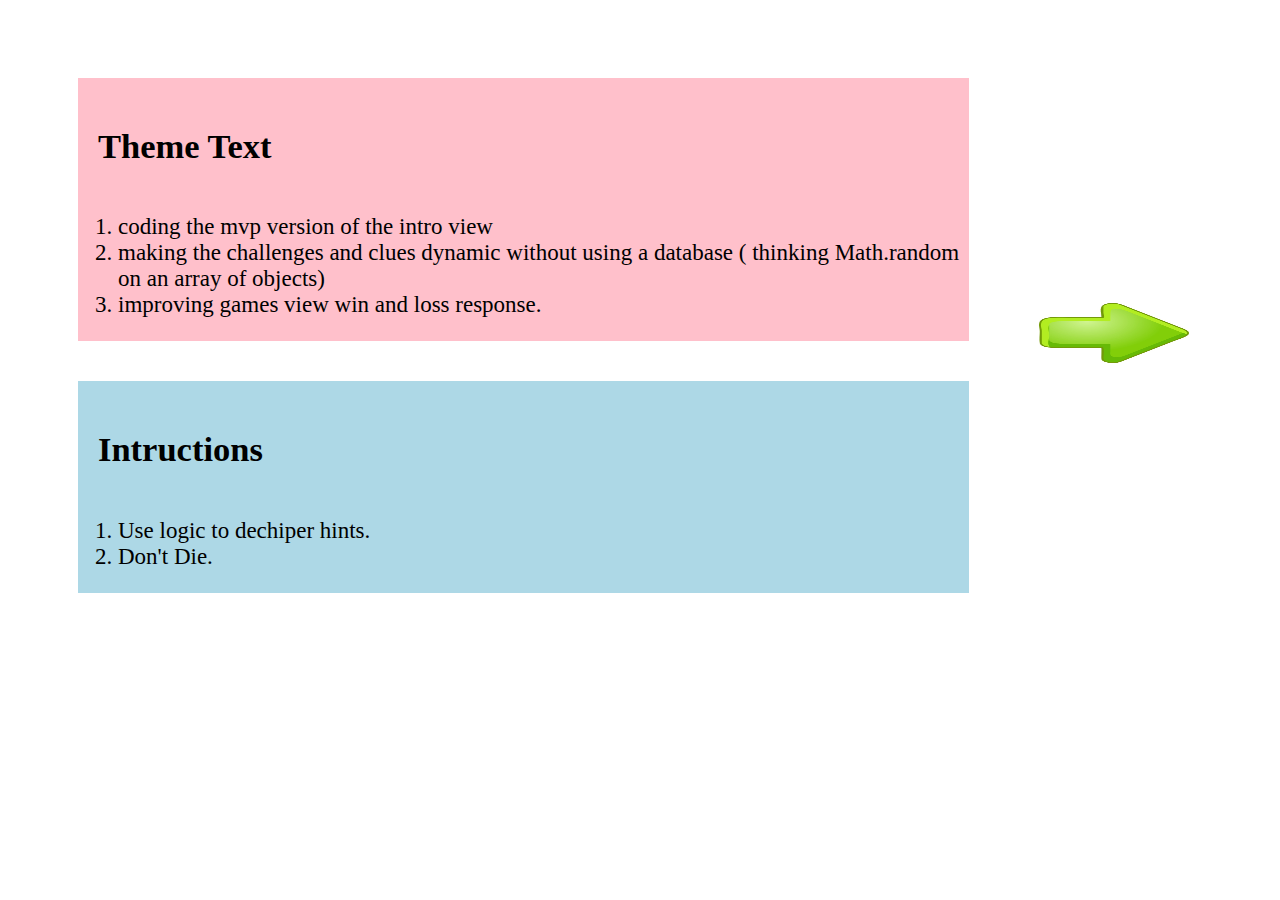
==== index.html @ 1267bd21 "mvp of game intro view created" ====
<!DOCTYPE html>
<html>
<head>
  <meta charset="utf-8">
  <meta http-equiv="X-UA-Compatible" content="IE=edge">
  <title></title>
   <link rel="stylesheet" href="styles/main.css">
  <script src='http://code.jquery.com/jquery-3.2.1.min.js'></script>
</head>
<body>
  <div class="container1">
    <div class="theme">
      <h2>Theme Text</h2>
      <ol>
        <li>coding the mvp version of the intro view</li>
        <li>making the challenges and clues dynamic without using a database ( thinking Math.random on an array of objects)</li>
        <li>improving games view win and loss response.</li>
      </ol>
      
        
      
    </div>
    <div class="instructions">

      <h2>Intructions</h2>
      <ol>
        <li>Use logic to dechiper hints.</li>
        <li>Don't Die.</li>
      </ol>
    </div>
  </div>

  <div class="container2">
    <input type="image" src="images/arrow.jpg" alt="play button" name="" value="" placeholder="Play">
    <!-- <button type="button"><img src="images/arrow.jpg" alt="play button"></button>
  </div> -->


<script src="scripts/script.js" type="text/javascript" charset="utf-8" async defer></script>
</body>
</html>
---- styles/main.css ----
body {
  /*color: red;*/
  display: flex;
}

.container1 {
  display: flex;
  flex-direction: column;
  /*align-items: center;*/
  flex: 4;
  /*text-align: center;*/
  /*vertical-align: middle;*/
  height: 700px;
  padding: 50px;
  font-size: 23px;
}

.container2 {
  flex: 1;
  /*text-align: center;*/
  vertical-align: middle;
  height: 700px;
  line-height: 700px;
  /*background: yellow;*/
}

input {
  height: 60px;
  width: 150px;
  color: white;
  font-size: 23px;
  background: white;
}

button > img {
  height: 60px;
  width: 170px;
  /*padding: 5px;*/
}

h2 {
  padding: 20px;
}

.theme {
  background: pink;
  margin: 20px;
}

.instructions {
  background: lightblue;
  margin: 20px;
}
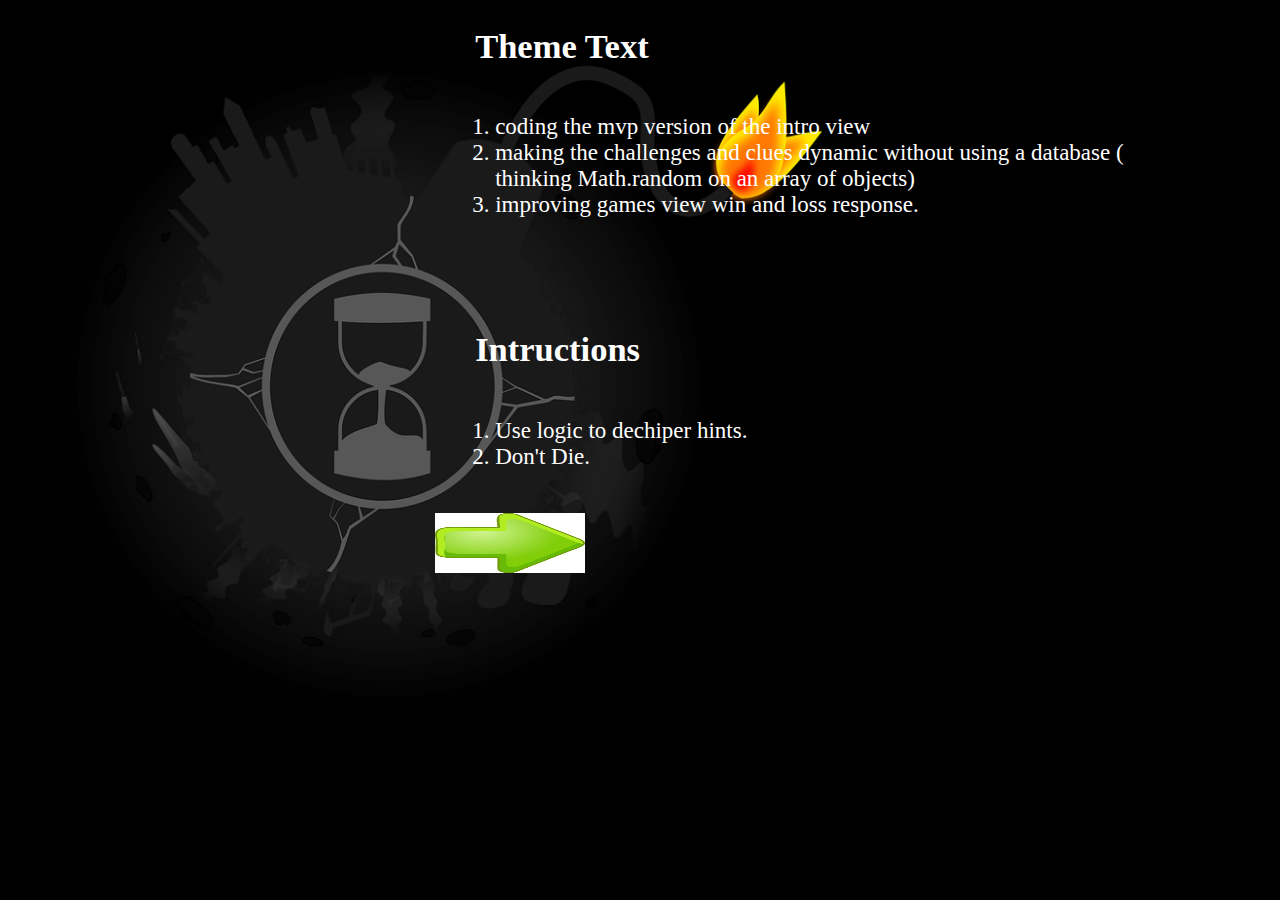
==== commit 67be8bca: "More intro view styling and Readme update" ====
--- a/index.html
+++ b/index.html
@@ -8,7 +8,9 @@
   <script src='http://code.jquery.com/jquery-3.2.1.min.js'></script>
 </head>
 <body>
+<div class="intro-img"></div>
   <div class="container1">
+
     <div class="theme">
       <h2>Theme Text</h2>
       <ol>
@@ -28,12 +30,14 @@
         <li>Don't Die.</li>
       </ol>
     </div>
+
+    <div class="container2">
+    <input type="image" src="images/arrow.jpg" alt="play button" class="button" placeholder="Play">
+    <!-- onclick="" -->
+  </div>
   </div>
 
-  <div class="container2">
-    <input type="image" src="images/arrow.jpg" alt="play button" name="" value="" placeholder="Play">
-    <!-- <button type="button"><img src="images/arrow.jpg" alt="play button"></button>
-  </div> -->
+  
 
 
 <script src="scripts/script.js" type="text/javascript" charset="utf-8" async defer></script>
--- a/styles/main.css
+++ b/styles/main.css
@@ -1,26 +1,42 @@
 body {
   /*color: red;*/
+  /*background: url(images/subway.jpg) no-repeat center center;*/
+  /*background-size: contain;*/
   display: flex;
+  cursor: pointer;
+  background: black;
+  /*height: 700px;*/
+  /*width: 100%;*/
+}
+.intro-img {
+  background: url(../images/gameoverimg.png) no-repeat center center;
+  background-size: contain;
+  width: 100%;
+  height: 700px;
 }
 
 .container1 {
   display: flex;
   flex-direction: column;
-  /*align-items: center;*/
-  flex: 4;
+  /*align-items: center;
+  /*flex: 4;*/
   /*text-align: center;*/
   /*vertical-align: middle;*/
   height: 700px;
   padding: 50px;
   font-size: 23px;
+  margin: -100px 0px 0 -500px;
+  z-index: 1;
+  color: white;
 }
 
 .container2 {
-  flex: 1;
+  /*flex: 1;*/
   /*text-align: center;*/
   vertical-align: middle;
-  height: 700px;
-  line-height: 700px;
+  /*height: 700px;*/
+  /*line-height: 700px;*/
+
   /*background: yellow;*/
 }
 
@@ -30,24 +46,26 @@
   color: white;
   font-size: 23px;
   background: white;
+  cursor: pointer;
 }
-
-button > img {
+/*button {
   height: 60px;
-  width: 170px;
-  /*padding: 5px;*/
-}
+  width: 150px;
+  color: white;
+  font-size: 23px;
+  background: white;
+}*/
 
 h2 {
   padding: 20px;
 }
 
 .theme {
-  background: pink;
+  /*background: pink;*/
   margin: 20px;
 }
 
 .instructions {
-  background: lightblue;
+  /*background: lightblue;*/
   margin: 20px;
 }
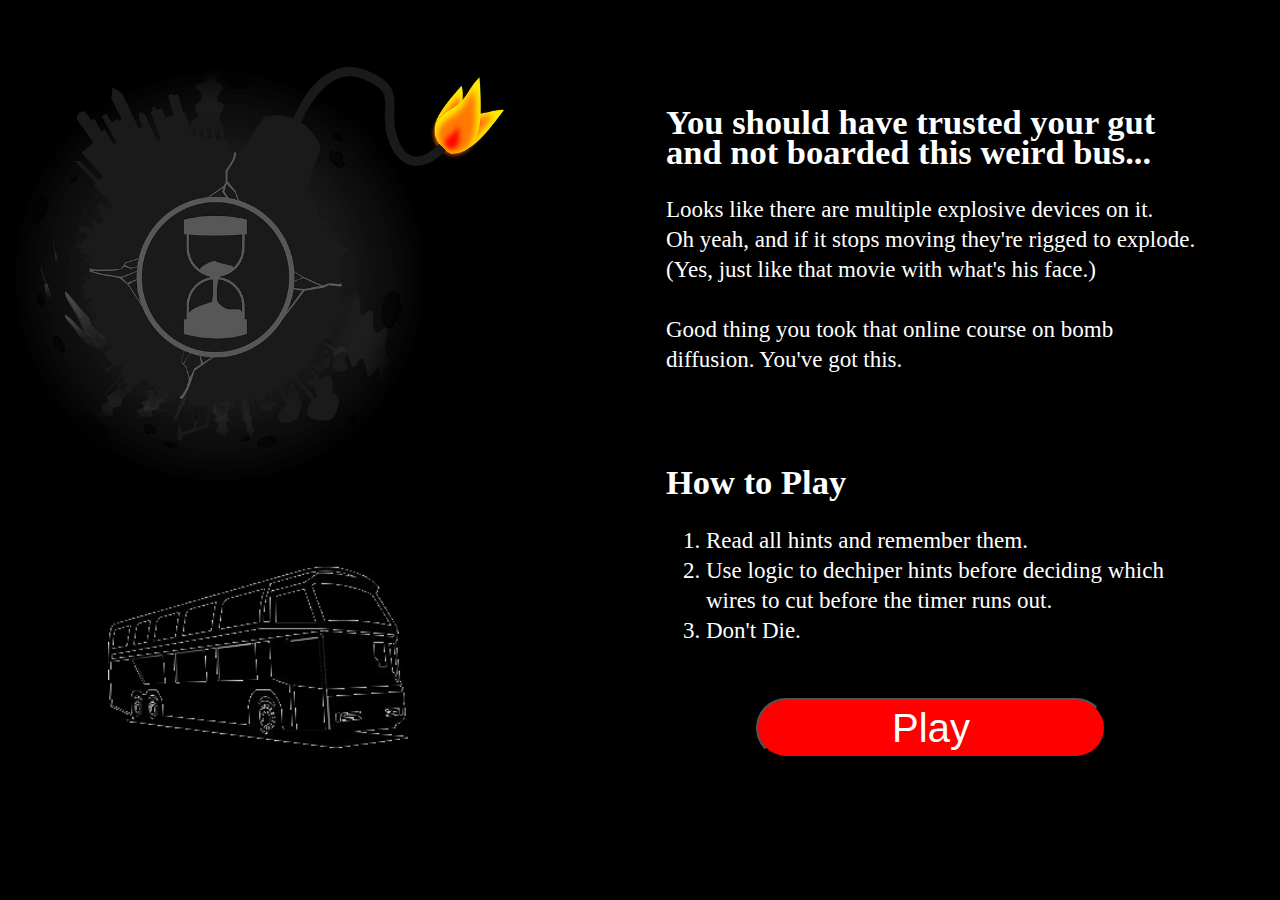
==== commit 4be5d0fb: "completing intro view stying" ====
--- a/index.html
+++ b/index.html
@@ -8,33 +8,42 @@
   <script src='http://code.jquery.com/jquery-3.2.1.min.js'></script>
 </head>
 <body>
-<div class="intro-img"></div>
+  <div class="container0">
+  <div class="intro-img">  </div>
+  <div class="bus"></div>
+  </div>
+
   <div class="container1">
 
     <div class="theme">
-      <h2>Theme Text</h2>
+
+      <p>
+      <h2>You should have trusted your gut and not boarded this weird bus...</h2>
+
+        Looks like there are multiple explosive devices on it.
+        <br>
+         Oh yeah, and if it stops moving they're rigged to explode.
+        <br>
+        (Yes, just like that movie with what's his face.) 
+        <br>
+         <br>
+        Good thing you took that online course on bomb diffusion. You've got this.
+
+      </p>  
+    </div>
+
+    <div class="instructions">
+      <h2>How to Play</h2>
       <ol>
-        <li>coding the mvp version of the intro view</li>
-        <li>making the challenges and clues dynamic without using a database ( thinking Math.random on an array of objects)</li>
-        <li>improving games view win and loss response.</li>
-      </ol>
-      
-        
-      
-    </div>
-    <div class="instructions">
-
-      <h2>Intructions</h2>
-      <ol>
-        <li>Use logic to dechiper hints.</li>
+        <li>Read all hints and remember them.</li>
+        <li>Use logic to dechiper hints before deciding which wires to cut before the timer runs out.</li>
         <li>Don't Die.</li>
       </ol>
     </div>
 
     <div class="container2">
-    <input type="image" src="images/arrow.jpg" alt="play button" class="button" placeholder="Play">
-    <!-- onclick="" -->
-  </div>
+      <button alt="play button" class="button">Play </button>
+    </div>
   </div>
 
   
--- a/styles/main.css
+++ b/styles/main.css
@@ -8,45 +8,66 @@
   /*height: 700px;*/
   /*width: 100%;*/
 }
+
+.container0 {
+  flex: 1;
+  background: black;
+}
 .intro-img {
   background: url(../images/gameoverimg.png) no-repeat center center;
   background-size: contain;
-  width: 100%;
-  height: 700px;
+  /*width: 100%;*/
+  width: 500px;
+  height: 500px;
+}
+.bus {
+  background: url(../images/blackbus.jpg) no-repeat center center;
+  background-size: contain;
+  height: 300px;
+  width: 500px;
+  /*margin-bottom: -500px;*/
 }
 
 .container1 {
+  /*background: black;*/
+  /*background: rgba(1, 1, 1, 0.5);*/
+  background-color: rgba(0, 0, 0, 0.9);
+  /*background-color: rgba(1, 1, 1, 0.1);*/
+  flex: 1;
   display: flex;
   flex-direction: column;
-  /*align-items: center;
-  /*flex: 4;*/
+  text-align: left;
+  align-items: center;
+
   /*text-align: center;*/
   /*vertical-align: middle;*/
   height: 700px;
   padding: 50px;
   font-size: 23px;
-  margin: -100px 0px 0 -500px;
-  z-index: 1;
+  line-height: 30px;
+  /*margin: -100px 0px 0 -500px;*/
+  /*z-index: 1;*/
   color: white;
 }
 
 .container2 {
   /*flex: 1;*/
   /*text-align: center;*/
-  vertical-align: middle;
+  /*vertical-align: middle;*/
   /*height: 700px;*/
   /*line-height: 700px;*/
 
   /*background: yellow;*/
 }
 
-input {
+button {
   height: 60px;
-  width: 150px;
+  width: 350px;
   color: white;
-  font-size: 23px;
-  background: white;
+  font-size: 40px;
+  background: red;
   cursor: pointer;
+  border-radius: 30px;
 }
 /*button {
   height: 60px;
@@ -57,15 +78,19 @@
 }*/
 
 h2 {
-  padding: 20px;
+  /*padding: 20px;*/
 }
 
 .theme {
   /*background: pink;*/
   margin: 20px;
+  width: 530px;
+  height: 350px;
 }
 
 .instructions {
   /*background: lightblue;*/
   margin: 20px;
+  width: 530px;
+  height: 350px;
 }
